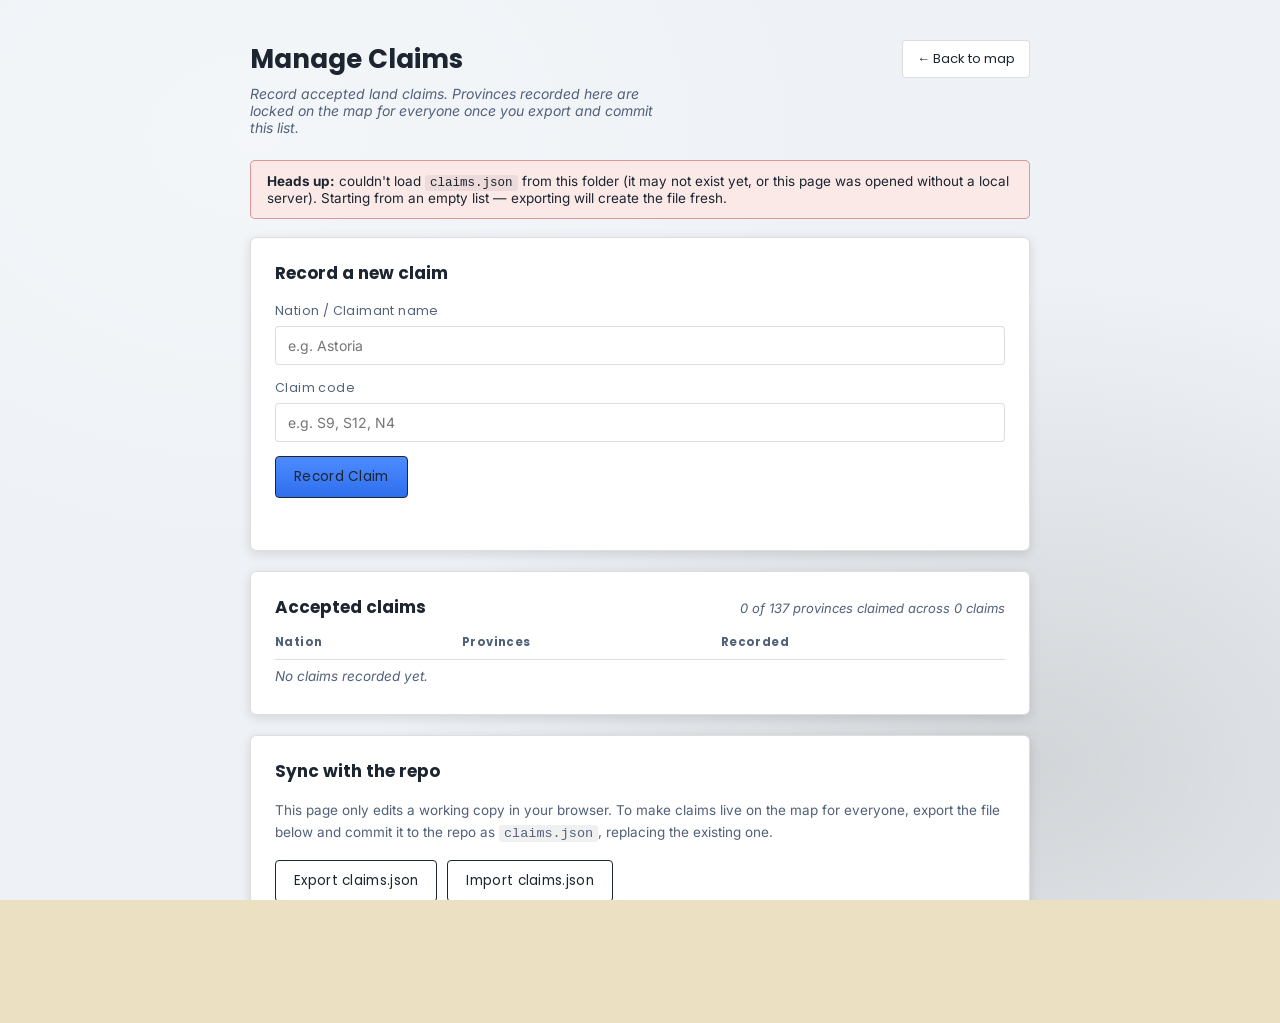
==== admin.html @ 6dfbe14d "Add files via upload" ====
<!DOCTYPE html>
<html lang="en">
<head>
<meta charset="UTF-8">
<meta name="viewport" content="width=device-width, initial-scale=1">
<title>Admin &mdash; Manage Claims</title>
<link rel="stylesheet" href="style.css">
<link rel="stylesheet" href="admin.css">
<meta name="robots" content="noindex, nofollow">
</head>
<body class="admin-page">

<div class="admin-wrap">
  <div class="admin-header">
    <div>
      <h1>Manage Claims</h1>
      <p class="admin-sub">Record accepted land claims. Provinces recorded here are locked on the map for everyone once you export and commit this list.</p>
    </div>
    <a class="back-link" href="index.html">&larr; Back to map</a>
  </div>

  <div class="admin-banner" id="notFoundBanner" hidden>
    <strong>Heads up:</strong> couldn't load <code>claims.json</code> from this folder (it may not exist yet, or this page was opened without a local server). Starting from an empty list &mdash; exporting will create the file fresh.
  </div>

  <div class="admin-banner warn" id="draftBanner" hidden>
    <strong>Unsaved changes found</strong> from a previous session that don't match the current <code>claims.json</code>.
    <button class="btn-small" id="restoreDraftBtn">Restore them</button>
    <button class="btn-small" id="discardDraftBtn">Discard, reload from file</button>
  </div>

  <div class="admin-card">
    <h2>Record a new claim</h2>
    <div class="admin-form-row">
      <label for="claimantName">Nation / Claimant name</label>
      <input type="text" id="claimantName" placeholder="e.g. Astoria">
    </div>
    <div class="admin-form-row">
      <label for="adminClaimCode">Claim code</label>
      <input type="text" id="adminClaimCode" placeholder="e.g. S9, S12, N4">
    </div>
    <div class="admin-form-actions">
      <button class="btn-primary" id="recordClaimBtn">Record Claim</button>
      <button class="btn-secondary" id="cancelEditBtn" hidden>Cancel edit</button>
    </div>
    <div class="admin-form-msg" id="formMsg"></div>
  </div>

  <div class="admin-card">
    <div class="admin-card-header">
      <h2>Accepted claims</h2>
      <div class="admin-stat" id="claimStat"></div>
    </div>
    <table class="claims-table" id="claimsTable">
      <thead>
        <tr><th>Nation</th><th>Provinces</th><th>Recorded</th><th></th></tr>
      </thead>
      <tbody id="claimsTableBody"></tbody>
    </table>
    <div class="claims-empty" id="claimsEmpty" hidden>No claims recorded yet.</div>
  </div>

  <div class="admin-card">
    <h2>Sync with the repo</h2>
    <p class="admin-note">
      This page only edits a working copy in your browser. To make claims live on the map for everyone,
      export the file below and commit it to the repo as <code>claims.json</code>, replacing the existing one.
    </p>
    <div class="admin-form-actions">
      <button class="btn-secondary" id="exportBtn">Export claims.json</button>
      <label class="btn-secondary file-btn">
        Import claims.json
        <input type="file" id="importInput" accept="application/json" hidden>
      </label>
    </div>
  </div>
</div>

<script src="data.js"></script>
<script src="claims.js"></script>
<script src="admin.js"></script>
<script src="theme.js"></script>
</body>
</html>
---- style.css ----
@import url('https://fonts.googleapis.com/css2?family=Cinzel:wght@500;700&family=Crimson+Text:ital,wght@0,400;0,600;1,400&family=Poppins:wght@500;600;700&family=Inter:ital,wght@0,400;0,500;0,600;1,400&display=swap');

/* ============================================================
   THEME SYSTEM
   Three selectable appearances, switched via a class on <body>:
     (default)        -> Parchment (classic)
     .theme-modern     -> Modern (white continents, blue ocean)
     .theme-dark        -> Dark mode
   Each block only needs to override the variables below; every
   component in this file reads colors/fonts through them, so a
   4th theme can be added later without touching component CSS.
   ============================================================ */
:root{
  --parchment: #ece0c2;
  --parchment-dark: #ddcda3;
  --ink: #2c2417;
  --ink-soft: #4a3f2c;
  --gold: #b8862c;
  --gold-bright: #e0a83e;
  --seal-red: #7a2424;
  --water: #6f97a8;
  --neutral-fill: #c9b98c;
  --font-display: 'Cinzel', serif;
  --font-body: 'Crimson Text', serif;
  --line: rgba(44,36,23,0.35);
  --panel-bg: #f4ead0;
}

body.theme-modern{
  --parchment: #eef2f6;
  --parchment-dark: #4a90d9;
  --ink: #1c2530;
  --ink-soft: #51617a;
  --gold: #2f6fed;
  --gold-bright: #4d8bff;
  --seal-red: #e0473e;
  --water: #3f8fd1;
  --neutral-fill: #ffffff;
  --font-display: 'Poppins', sans-serif;
  --font-body: 'Inter', sans-serif;
  --line: rgba(28,37,48,0.15);
  --panel-bg: #ffffff;
}

body.theme-dark{
  --parchment: #1b1e26;
  --parchment-dark: #12141a;
  --ink: #e9e6df;
  --ink-soft: #a3a196;
  --gold: #c9a54a;
  --gold-bright: #e6c169;
  --seal-red: #d9564a;
  --water: #2c4a5e;
  --neutral-fill: #2e323c;
  --font-display: 'Cinzel', serif;
  --font-body: 'Inter', sans-serif;
  --line: rgba(233,230,223,0.15);
  --panel-bg: #20232c;
}

*{ box-sizing:border-box; }

html,body{
  margin:0; padding:0; height:100%;
  background:
    radial-gradient(ellipse at 20% 15%, rgba(255,255,255,0.35), transparent 40%),
    radial-gradient(ellipse at 80% 85%, rgba(0,0,0,0.12), transparent 45%),
    var(--parchment);
  font-family: var(--font-body);
  color: var(--ink);
  overflow:hidden;
}

.app{
  display:flex;
  height:100vh;
  width:100vw;
}

/* ---------- MAP SIDE ---------- */
.map-wrap{
  flex: 1 1 auto;
  position:relative;
  display:flex;
  align-items:center;
  justify-content:center;
  padding:24px;
  min-width:0;
}

.map-frame{
  position:relative;
  width:100%;
  height:100%;
  border:2px solid var(--ink);
  outline: 1px solid var(--gold);
  outline-offset: 5px;
  border-radius:4px;
  background: var(--parchment-dark);
  box-shadow: 0 20px 60px rgba(0,0,0,0.35), inset 0 0 80px rgba(80,60,20,0.15);
  overflow:hidden;
}

.map-frame svg{
  width:100%;
  height:100%;
  display:block;
  cursor: default;
  touch-action: none;
}

.title-block{
  position:absolute;
  top:16px;
  left:24px;
  z-index:5;
  pointer-events:none;
  background: linear-gradient(120deg, color-mix(in srgb, var(--parchment) 92%, transparent), color-mix(in srgb, var(--parchment) 55%, transparent) 70%, transparent);
  padding:10px 18px 12px 4px;
  border-radius: 0 0 8px 0;
}
.title-block h1{
  font-family: var(--font-display);
  font-weight:700;
  font-size:22px;
  letter-spacing:1.5px;
  margin:0;
  color: var(--ink);
  text-shadow: 0 1px 0 rgba(255,255,255,0.4);
}
.title-block p{
  margin:4px 0 0;
  font-size:14px;
  font-style:italic;
  color: var(--ink-soft);
}

.layer-tabs{
  position:absolute;
  top:16px;
  right:24px;
  z-index:6;
  display:flex;
  gap:2px;
  background: rgba(44,36,23,0.9);
  border-radius:4px;
  padding:3px;
  box-shadow: 0 3px 10px rgba(0,0,0,0.3);
}
.layer-tab{
  font-family: var(--font-display);
  font-size:11.5px;
  letter-spacing:0.4px;
  color: rgba(236,224,194,0.75);
  background:transparent;
  border:none;
  padding:8px 12px;
  cursor:pointer;
  border-radius:3px;
  white-space:nowrap;
  transition: background 0.15s ease, color 0.15s ease;
}
.layer-tab:hover{ color: var(--parchment); background: rgba(255,255,255,0.08); }
.layer-tab.active{
  background: var(--gold);
  color: var(--ink);
}

.no-data-banner{
  position:absolute;
  top:64px;
  right:24px;
  z-index:6;
  background: color-mix(in srgb, var(--seal-red) 92%, transparent);
  color: var(--parchment);
  font-size:12.5px;
  font-style:italic;
  padding:7px 12px;
  border-radius:3px;
  max-width:220px;
  text-align:right;
  display:none;
  box-shadow: 0 3px 10px rgba(0,0,0,0.3);
}
.no-data-banner.show{ display:block; }

.legend{
  position:absolute;
  bottom:18px;
  right:24px;
  z-index:6;
  background: color-mix(in srgb, var(--panel-bg) 95%, transparent);
  border: 1px solid var(--ink);
  border-radius:4px;
  padding:10px 14px;
  box-shadow: 0 3px 12px rgba(0,0,0,0.3);
  display:none;
  max-width:200px;
}
.legend.show{ display:block; }
.legend-row{
  display:flex;
  align-items:center;
  gap:8px;
  font-size:12.5px;
  padding:2.5px 0;
  color: var(--ink);
}
.legend-swatch{
  width:11px; height:11px;
  border-radius:2px;
  border:1px solid var(--ink);
  flex-shrink:0;
}
.legend-label{ flex:1 1 auto; }
.legend-none{
  font-size:10.5px;
  font-style:italic;
  color: var(--ink-soft);
  opacity:0.75;
  margin-left:6px;
  white-space:nowrap;
}

.zoom-controls{
  position:absolute;
  bottom:18px;
  left:18px;
  z-index:6;
  display:flex;
  flex-direction:column;
  gap:2px;
  background: rgba(44,36,23,0.9);
  border-radius:4px;
  padding:3px;
  box-shadow: 0 3px 10px rgba(0,0,0,0.3);
}
.zoom-btn{
  width:30px; height:30px;
  font-family: var(--font-display);
  font-size:16px;
  color: rgba(236,224,194,0.9);
  background:transparent;
  border:none;
  cursor:pointer;
  border-radius:3px;
  transition: background 0.15s ease;
  line-height:1;
}
.zoom-btn:hover{ background: rgba(255,255,255,0.12); }
.zoom-btn.zoom-reset{ font-size:14px; border-top:1px solid rgba(236,224,194,0.15); margin-top:2px; padding-top:4px; }

.map-frame svg.panning{ cursor: grabbing; }
.map-frame svg.pannable{ cursor: grab; }

path.province{
  cursor: pointer;
  stroke: var(--ink);
  stroke-width: 0.6;
  transition: filter 0.15s ease, opacity 0.15s ease;
}
path.province:hover{
  filter: brightness(1.18) saturate(1.15);
}
path.province.selected{
  stroke: var(--gold-bright);
  stroke-width: 1.6;
  filter: saturate(1.3) brightness(1.05);
}
path.province.taken{
  fill: #8a8578 !important;
  stroke: rgba(44,36,23,0.5);
  stroke-width: 0.5;
  cursor: not-allowed;
  opacity: 0.6;
  filter: none !important;
}
path.province.taken:hover{
  filter: none !important;
}
path.water{
  fill: var(--water);
  stroke: rgba(44,36,23,0.25);
  stroke-width: 0.4;
  opacity:0.75;
  cursor: not-allowed;
}

path.extra-island{
  fill: #a8a196;
  stroke: rgba(44,36,23,0.4);
  stroke-width: 0.5;
  opacity: 0.6;
  cursor: not-allowed;
  pointer-events: none;
}

.seal{
  pointer-events:none;
}
.seal circle{
  fill: var(--seal-red);
  stroke: var(--gold-bright);
  stroke-width: 0.5;
}
.seal text{
  fill: var(--parchment);
  font-family: var(--font-display);
  font-weight:700;
  text-anchor:middle;
  dominant-baseline:central;
}

.tooltip{
  position:absolute;
  pointer-events:none;
  background: var(--ink);
  color: var(--parchment);
  font-family: var(--font-body);
  font-size:14px;
  padding:5px 10px;
  border-radius:3px;
  border:1px solid var(--gold);
  transform: translate(-50%, -130%);
  white-space:nowrap;
  z-index:20;
  opacity:0;
  transition: opacity 0.1s ease;
}
.tooltip.show{ opacity:1; }
.tooltip .sub{ color: var(--gold-bright); font-size:12px; font-style:italic; }

/* ---------- SIDE PANEL ---------- */
.panel{
  flex: 0 0 340px;
  background: var(--panel-bg);
  border-left: 2px solid var(--ink);
  display:flex;
  flex-direction:column;
  padding:64px 22px 26px;
  min-width:0;
}

.panel h2{
  font-family: var(--font-display);
  font-size:19px;
  letter-spacing:1px;
  margin:0 0 4px;
  color:var(--ink);
}
.panel .desc{
  font-size:14px;
  color:var(--ink-soft);
  font-style:italic;
  margin:0 0 18px;
  line-height:1.4;
}

.site-controls{
  position: fixed;
  top: 16px;
  right: 16px;
  z-index: 100;
  display: flex;
  align-items: flex-start;
  gap: 8px;
  font-family: var(--font-body);
}

.claims-toggle{
  display:flex;
  align-items:center;
  gap:9px;
  background: var(--panel-bg);
  border: 1px solid var(--line);
  border-radius: 5px;
  padding: 9px 14px;
  cursor:pointer;
  font-family: var(--font-display);
  font-size:12.5px;
  letter-spacing:0.3px;
  color: var(--ink);
  box-shadow: 0 3px 10px rgba(0,0,0,0.25);
  white-space: nowrap;
}
.claims-toggle-switch{
  position: relative;
  width: 30px;
  height: 17px;
  border-radius: 9px;
  background: rgba(0,0,0,0.25);
  flex-shrink: 0;
  transition: background 0.15s ease;
}
.claims-toggle-switch::after{
  content: '';
  position: absolute;
  top: 2px;
  left: 2px;
  width: 13px;
  height: 13px;
  border-radius: 50%;
  background: #fff;
  transition: transform 0.15s ease;
  box-shadow: 0 1px 2px rgba(0,0,0,0.3);
}
.claims-toggle[aria-pressed="true"] .claims-toggle-switch{
  background: var(--gold);
}
.claims-toggle[aria-pressed="true"] .claims-toggle-switch::after{
  transform: translateX(13px);
}

.theme-dropdown{
  position: relative;
  font-family: var(--font-body);
}
.theme-dropdown-toggle{
  display:flex;
  align-items:center;
  gap:8px;
  background: var(--panel-bg);
  border: 1px solid var(--line);
  border-radius: 5px;
  padding: 9px 14px;
  cursor:pointer;
  font-family: var(--font-display);
  font-size:13px;
  letter-spacing:0.4px;
  color: var(--ink);
  box-shadow: 0 3px 10px rgba(0,0,0,0.25);
}
.theme-toggle-icon{
  font-size:9px;
  letter-spacing:1px;
  color: var(--gold);
}
.theme-dropdown-toggle .chevron{
  font-size:10px;
  color: var(--ink-soft);
  transition: transform 0.15s ease;
}
.theme-dropdown-toggle[aria-expanded="true"] .chevron{ transform: rotate(180deg); }

.theme-dropdown-panel{
  position:absolute;
  top: calc(100% + 6px);
  right: 0;
  width: 230px;
  display:flex;
  flex-direction:column;
  gap:6px;
  background: var(--panel-bg);
  border: 1px solid var(--line);
  border-radius: 6px;
  padding: 10px;
  box-shadow: 0 8px 24px rgba(0,0,0,0.3);
}
.theme-dropdown-panel[hidden]{ display:none; }
.theme-option{
  display:flex;
  align-items:center;
  gap:10px;
  padding:8px 9px;
  background: rgba(0,0,0,0.03);
  border: 1px solid var(--line);
  border-radius:4px;
  cursor:pointer;
  text-align:left;
  transition: border-color 0.15s ease, background 0.15s ease;
}
.theme-option:hover{ background: rgba(0,0,0,0.06); }
.theme-option.active{
  border-color: var(--gold);
  background: color-mix(in srgb, var(--gold) 12%, transparent);
}
.theme-swatch{
  width:28px; height:28px;
  border-radius:4px;
  flex-shrink:0;
  border:1px solid var(--line);
}
.swatch-parchment{ background: linear-gradient(135deg, #ece0c2 50%, #78b464 50%); }
.swatch-modern{ background: linear-gradient(135deg, #4a90d9 50%, #ffffff 50%); }
.swatch-dark{ background: linear-gradient(135deg, #12141a 50%, #2e323c 50%); }
.theme-name{
  font-family: var(--font-body);
  font-size:13px;
  color: var(--ink);
  line-height:1.35;
}
.theme-name small{ color: var(--ink-soft); font-size:11.5px; font-style:italic; }

.counter-row{
  display:flex;
  align-items:baseline;
  justify-content:space-between;
  border-top:1px solid var(--line);
  border-bottom:1px solid var(--line);
  padding:10px 2px;
  margin-bottom:14px;
}
.counter-row .num{
  font-family: var(--font-display);
  font-size:26px;
  color: var(--seal-red);
}
.counter-row .of{
  font-size:15px;
  color:var(--ink-soft);
}
.counter-row .label{
  font-size:13px;
  letter-spacing:0.5px;
  text-transform:uppercase;
  color:var(--ink-soft);
}

.selected-list{
  flex:1 1 auto;
  overflow-y:auto;
  margin: 0 -6px;
  padding: 0 6px;
}
.selected-list::-webkit-scrollbar{ width:8px; }
.selected-list::-webkit-scrollbar-thumb{ background: var(--gold); border-radius:4px; }

.empty-state{
  text-align:center;
  color: var(--ink-soft);
  font-style:italic;
  font-size:14px;
  margin-top:40px;
  line-height:1.6;
}

.item{
  display:flex;
  align-items:center;
  gap:10px;
  padding:8px 10px;
  margin-bottom:6px;
  background: rgba(255,255,255,0.35);
  border:1px solid var(--line);
  border-radius:3px;
  animation: itemIn 0.18s ease;
}
@keyframes itemIn{
  from{ opacity:0; transform: translateX(6px); }
  to{ opacity:1; transform: translateX(0); }
}
.item .order{
  font-family: var(--font-display);
  font-size:12px;
  width:20px; height:20px;
  border-radius:50%;
  background: var(--seal-red);
  color: var(--parchment);
  display:flex; align-items:center; justify-content:center;
  flex-shrink:0;
}
.item .swatch{
  width:12px; height:12px;
  border-radius:2px;
  border:1px solid var(--ink);
  flex-shrink:0;
}
.item .name{
  flex:1 1 auto;
  font-size:14.5px;
  color:var(--ink);
  overflow:hidden;
  text-overflow:ellipsis;
  white-space:nowrap;
}
.item .remove{
  background:none;
  border:none;
  color: var(--ink-soft);
  cursor:pointer;
  font-size:16px;
  line-height:1;
  padding:2px 4px;
  opacity:0.6;
}
.item .remove:hover{ opacity:1; color:var(--seal-red); }

.panel-actions{
  padding-top:14px;
  border-top:1px solid var(--line);
  display:flex;
  gap:10px;
}

button.btn{
  font-family: var(--font-display);
  letter-spacing:0.5px;
  font-size:13.5px;
  padding:11px 14px;
  border-radius:3px;
  border:1px solid var(--ink);
  cursor:pointer;
  transition: transform 0.08s ease, filter 0.15s ease;
}
button.btn:active{ transform: translateY(1px); }

button.btn-clear{
  background: transparent;
  color: var(--ink-soft);
  flex:0 0 auto;
}
button.btn-clear:hover{ background: rgba(0,0,0,0.05); }

button.btn-generate{
  background: linear-gradient(180deg, var(--gold-bright), var(--gold));
  color: var(--ink);
  flex:1 1 auto;
  box-shadow: 0 2px 0 rgba(0,0,0,0.25);
}
button.btn-generate:hover:not(:disabled){ filter:brightness(1.06); }
button.btn-generate:disabled{
  background: #cfc4a4;
  color: #8a8064;
  cursor:not-allowed;
  box-shadow:none;
}

.limit-msg{
  font-size:13px;
  color: var(--seal-red);
  text-align:center;
  height:18px;
  margin-top:8px;
  opacity:0;
  transition: opacity 0.2s ease;
}
.limit-msg.show{ opacity:1; }

.claim-code-section{
  border-top:1px solid var(--line);
  padding-top:9px;
  margin-top:9px;
}
.claim-code-label{
  display:block;
  font-family: var(--font-display);
  font-size:10.5px;
  letter-spacing:0.4px;
  color: var(--ink-soft);
  margin-bottom:5px;
}
.claim-code-row{
  display:flex;
  gap:6px;
}
.claim-code-input{
  flex:1 1 auto;
  min-width:0;
  font-family: var(--font-body);
  font-size:12px;
  padding:5px 8px;
  border:1px solid var(--line);
  border-radius:3px;
  background: rgba(255,255,255,0.4);
  color: var(--ink);
}
.claim-code-input:focus{
  outline:none;
  border-color: var(--gold);
}
button.btn-load{
  font-family: var(--font-display);
  font-size:11.5px;
  letter-spacing:0.3px;
  padding:5px 11px;
  border-radius:3px;
  border:1px solid var(--ink);
  background: var(--panel-bg);
  color: var(--ink);
  cursor:pointer;
  flex:0 0 auto;
}
button.btn-load:hover{ background: rgba(0,0,0,0.05); }
.claim-code-msg{
  font-size:11px;
  color: var(--ink-soft);
  margin-top:5px;
  min-height:14px;
  opacity:0;
  transition: opacity 0.15s ease;
}
.claim-code-msg.show{ opacity:1; }
.claim-code-msg.warning{ color: var(--seal-red); }

@media (max-width: 820px){
  html,body{ height: 100vh; height: 100dvh; }

  .app{ flex-direction:column; height:100vh; height:100dvh; }
  .map-wrap{ height:56vh; height:56dvh; padding:10px; }
  .panel{ flex-basis:auto; height:44vh; height:44dvh; border-left:none; border-top:2px solid var(--ink); padding-top:96px; overflow-y:auto; }

  /* Site-wide controls (Appearance + Existing Claims) stack instead of
     sitting side by side, since together they're wider than most phones. */
  .site-controls{ flex-direction:column; align-items:flex-end; top:10px; right:10px; gap:6px; }
  .claims-toggle, .theme-dropdown-toggle{ padding:7px 11px; font-size:11.5px; }
  .theme-dropdown-panel{ width: min(230px, calc(100vw - 32px)); }

  /* Title and layer tabs would otherwise overlap on a narrow map frame -
     stack the tabs into their own row below the title instead. */
  .title-block{ top:8px; left:8px; padding:7px 12px 8px 3px; max-width: calc(100% - 16px); }
  .title-block h1{ font-size:16px; letter-spacing:0.8px; }
  .title-block p{ font-size:11.5px; margin-top:2px; }

  .layer-tabs{
    top:auto;
    bottom:8px;
    left:8px;
    right:8px;
    justify-content:flex-start;
    overflow-x:auto;
    -webkit-overflow-scrolling:touch;
    scrollbar-width:none;
  }
  .layer-tabs::-webkit-scrollbar{ display:none; }
  .layer-tab{ font-size:11px; padding:8px 10px; flex:0 0 auto; }

  .no-data-banner{ top:8px; right:8px; max-width: calc(100% - 16px); font-size:11.5px; }

  /* Zoom controls and legend move up off the bottom edge since the layer
     tab strip now lives there instead. */
  .zoom-controls{ bottom:56px; left:8px; }
  .zoom-btn{ width:36px; height:36px; font-size:17px; }
  .legend{ bottom:56px; right:8px; max-width: min(190px, calc(100vw - 90px)); font-size:11.5px; padding:8px 10px; }
  .legend-row{ font-size:11.5px; }

  /* Bigger tap targets throughout the side panel. */
  button.btn, button.btn-load, .claim-code-input, .claims-toggle{ min-height:40px; }
  .panel-actions button{ padding:12px 14px; }
}

@media (max-width: 420px){
  .title-block{ max-width:130px; }
  .title-block h1{ font-size:14.5px; white-space:nowrap; overflow:hidden; text-overflow:ellipsis; }
  .title-block p{ display:none; } /* subtitle gets tight on very small phones - title alone is enough */
  .layer-tab{ font-size:10.5px; padding:7px 9px; }
  .site-controls .claims-toggle-label small,
  .claims-toggle-label{ font-size:11px; }
}
---- admin.css ----
/*
 * ADMIN PAGE STYLES
 * -----------------
 * Loaded after style.css, so it inherits the same theme variables
 * (--parchment, --ink, --gold, etc.) and picks up whichever theme is
 * active via theme.js. Only this page's own layout lives here.
 */

body.admin-page{
  min-height: 100vh;
  overflow-y: auto;
  padding: 40px 24px 80px;
  box-sizing: border-box;
}

.admin-wrap{
  max-width: 780px;
  margin: 0 auto;
}

.admin-header{
  display: flex;
  align-items: flex-start;
  justify-content: space-between;
  gap: 20px;
  margin-bottom: 24px;
}
.admin-header h1{
  font-family: var(--font-display);
  font-size: 26px;
  color: var(--ink);
  margin: 0 0 6px;
}
.admin-sub{
  font-family: var(--font-body);
  font-size: 14px;
  font-style: italic;
  color: var(--ink-soft);
  margin: 0;
  max-width: 46ch;
}
.back-link{
  font-family: var(--font-display);
  font-size: 13px;
  color: var(--ink);
  text-decoration: none;
  border: 1px solid var(--line);
  border-radius: 4px;
  padding: 8px 14px;
  white-space: nowrap;
  background: var(--panel-bg);
}
.back-link:hover{ background: rgba(0,0,0,0.05); }

.admin-banner{
  background: color-mix(in srgb, var(--seal-red) 12%, var(--panel-bg));
  border: 1px solid color-mix(in srgb, var(--seal-red) 40%, var(--line));
  border-radius: 5px;
  padding: 12px 16px;
  font-family: var(--font-body);
  font-size: 13.5px;
  color: var(--ink);
  margin-bottom: 18px;
}
.admin-banner.warn{
  background: color-mix(in srgb, var(--gold) 15%, var(--panel-bg));
  border-color: color-mix(in srgb, var(--gold) 45%, var(--line));
}
.admin-banner code{
  background: rgba(0,0,0,0.06);
  padding: 1px 5px;
  border-radius: 3px;
  font-size: 12.5px;
}
.admin-banner .btn-small{
  font-family: var(--font-display);
  font-size: 12px;
  padding: 5px 10px;
  border-radius: 3px;
  border: 1px solid var(--ink);
  background: var(--panel-bg);
  color: var(--ink);
  cursor: pointer;
  margin: 8px 8px 0 0;
}
.admin-banner .btn-small:hover{ background: rgba(0,0,0,0.06); }

.admin-card{
  background: var(--panel-bg);
  border: 1px solid var(--line);
  border-radius: 6px;
  padding: 22px 24px;
  margin-bottom: 20px;
  box-shadow: 0 3px 12px rgba(0,0,0,0.12);
}
.admin-card h2{
  font-family: var(--font-display);
  font-size: 17px;
  color: var(--ink);
  margin: 0 0 16px;
}
.admin-card-header{
  display: flex;
  align-items: baseline;
  justify-content: space-between;
  margin-bottom: 14px;
}
.admin-card-header h2{ margin: 0; }
.admin-stat{
  font-family: var(--font-body);
  font-size: 13px;
  color: var(--ink-soft);
  font-style: italic;
}
.admin-note{
  font-family: var(--font-body);
  font-size: 13.5px;
  color: var(--ink-soft);
  line-height: 1.6;
  margin: 0 0 16px;
}
.admin-note code{
  background: rgba(0,0,0,0.06);
  padding: 1px 5px;
  border-radius: 3px;
}

.admin-form-row{
  margin-bottom: 14px;
}
.admin-form-row label{
  display: block;
  font-family: var(--font-display);
  font-size: 12.5px;
  letter-spacing: 0.4px;
  color: var(--ink-soft);
  margin-bottom: 6px;
}
.admin-form-row input[type="text"]{
  width: 100%;
  box-sizing: border-box;
  font-family: var(--font-body);
  font-size: 14px;
  padding: 10px 12px;
  border: 1px solid var(--line);
  border-radius: 4px;
  background: rgba(255,255,255,0.4);
  color: var(--ink);
}
.admin-form-row input[type="text"]:focus{
  outline: none;
  border-color: var(--gold);
}

.admin-form-actions{
  display: flex;
  gap: 10px;
  flex-wrap: wrap;
  align-items: center;
}
.btn-primary, .btn-secondary{
  font-family: var(--font-display);
  font-size: 13.5px;
  letter-spacing: 0.3px;
  padding: 10px 18px;
  border-radius: 4px;
  border: 1px solid var(--ink);
  cursor: pointer;
}
.btn-primary{
  background: linear-gradient(180deg, var(--gold-bright), var(--gold));
  color: var(--ink);
}
.btn-primary:hover{ filter: brightness(1.05); }
.btn-secondary{
  background: var(--panel-bg);
  color: var(--ink);
}
.btn-secondary:hover{ background: rgba(0,0,0,0.05); }
.file-btn{
  display: inline-flex;
  align-items: center;
}

.admin-form-msg{
  margin-top: 12px;
  font-family: var(--font-body);
  font-size: 13px;
  color: var(--ink-soft);
  min-height: 18px;
}
.admin-form-msg.error{ color: var(--seal-red); }
.admin-form-msg.success{ color: var(--ink); font-weight: 600; }

.claims-table{
  width: 100%;
  border-collapse: collapse;
  font-family: var(--font-body);
  font-size: 13.5px;
}
.claims-table th{
  text-align: left;
  font-family: var(--font-display);
  font-size: 11.5px;
  letter-spacing: 0.4px;
  color: var(--ink-soft);
  border-bottom: 1px solid var(--line);
  padding: 0 8px 8px 0;
}
.claims-table td{
  padding: 10px 8px 10px 0;
  border-bottom: 1px solid var(--line);
  color: var(--ink);
  vertical-align: top;
}
.claims-table td.provinces-cell{
  word-break: break-word;
  color: var(--ink-soft);
}
.claims-table td.actions-cell{
  white-space: nowrap;
  text-align: right;
}
.row-btn{
  font-family: var(--font-display);
  font-size: 11.5px;
  padding: 5px 9px;
  border-radius: 3px;
  border: 1px solid var(--line);
  background: var(--panel-bg);
  color: var(--ink);
  cursor: pointer;
  margin-left: 6px;
}
.row-btn:hover{ background: rgba(0,0,0,0.05); }
.row-btn.danger:hover{ background: color-mix(in srgb, var(--seal-red) 15%, transparent); border-color: var(--seal-red); }

.claims-empty{
  font-family: var(--font-body);
  font-style: italic;
  color: var(--ink-soft);
  font-size: 13.5px;
  padding: 8px 0;
}
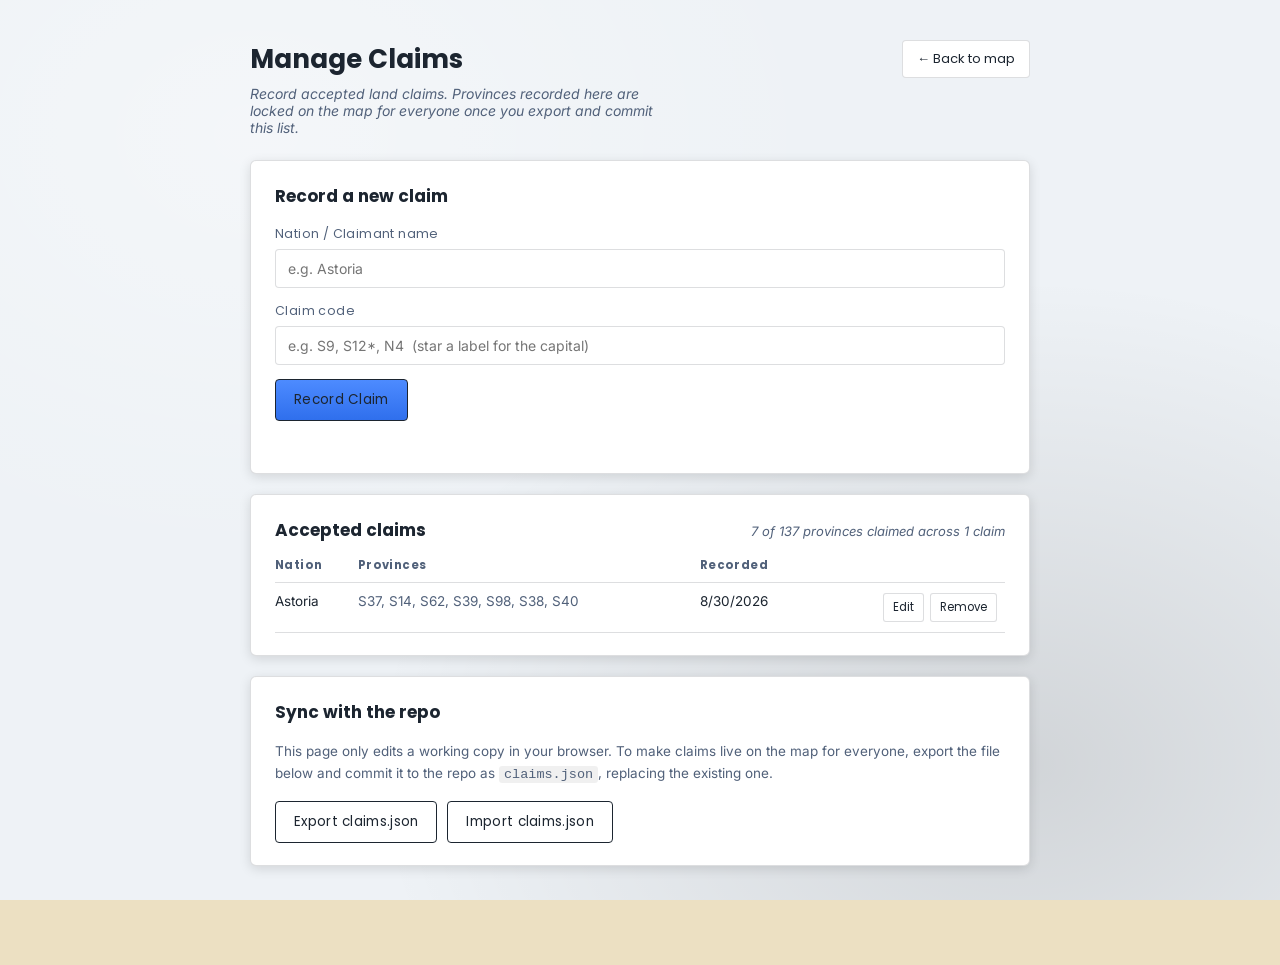
==== commit 260b068c: "Add files via upload" ====
--- a/admin.html
+++ b/admin.html
@@ -37,7 +37,7 @@
     </div>
     <div class="admin-form-row">
       <label for="adminClaimCode">Claim code</label>
-      <input type="text" id="adminClaimCode" placeholder="e.g. S9, S12, N4">
+      <input type="text" id="adminClaimCode" placeholder="e.g. S9, S12*, N4  (star a label for the capital)">
     </div>
     <div class="admin-form-actions">
       <button class="btn-primary" id="recordClaimBtn">Record Claim</button>
--- a/style.css
+++ b/style.css
@@ -310,6 +310,11 @@
   text-anchor:middle;
   dominant-baseline:central;
 }
+.seal-capital circle{
+  fill: var(--gold);
+  stroke: var(--parchment);
+  stroke-width: 0.6;
+}
 
 .tooltip{
   position:absolute;
@@ -545,6 +550,10 @@
   border-radius:3px;
   animation: itemIn 0.18s ease;
 }
+.item-capital{
+  border-color: var(--gold);
+  background: color-mix(in srgb, var(--gold) 10%, rgba(255,255,255,0.35));
+}
 @keyframes itemIn{
   from{ opacity:0; transform: translateX(6px); }
   to{ opacity:1; transform: translateX(0); }
@@ -573,6 +582,30 @@
   text-overflow:ellipsis;
   white-space:nowrap;
 }
+.capital-badge{
+  font-family: var(--font-display);
+  font-size:10px;
+  letter-spacing:0.3px;
+  color: var(--ink);
+  background: var(--gold);
+  border-radius:3px;
+  padding:1px 6px;
+  margin-left:6px;
+  vertical-align:middle;
+}
+.item .capital-star{
+  background:none;
+  border:none;
+  color: var(--ink-soft);
+  cursor:pointer;
+  font-size:16px;
+  line-height:1;
+  padding:2px 4px;
+  opacity:0.55;
+  flex-shrink:0;
+}
+.item .capital-star:hover{ opacity:1; color: var(--gold); }
+.item .capital-star.active{ opacity:1; color: var(--gold); }
 .item .remove{
   background:none;
   border:none;
@@ -582,6 +615,7 @@
   line-height:1;
   padding:2px 4px;
   opacity:0.6;
+  flex-shrink:0;
 }
 .item .remove:hover{ opacity:1; color:var(--seal-red); }
 
